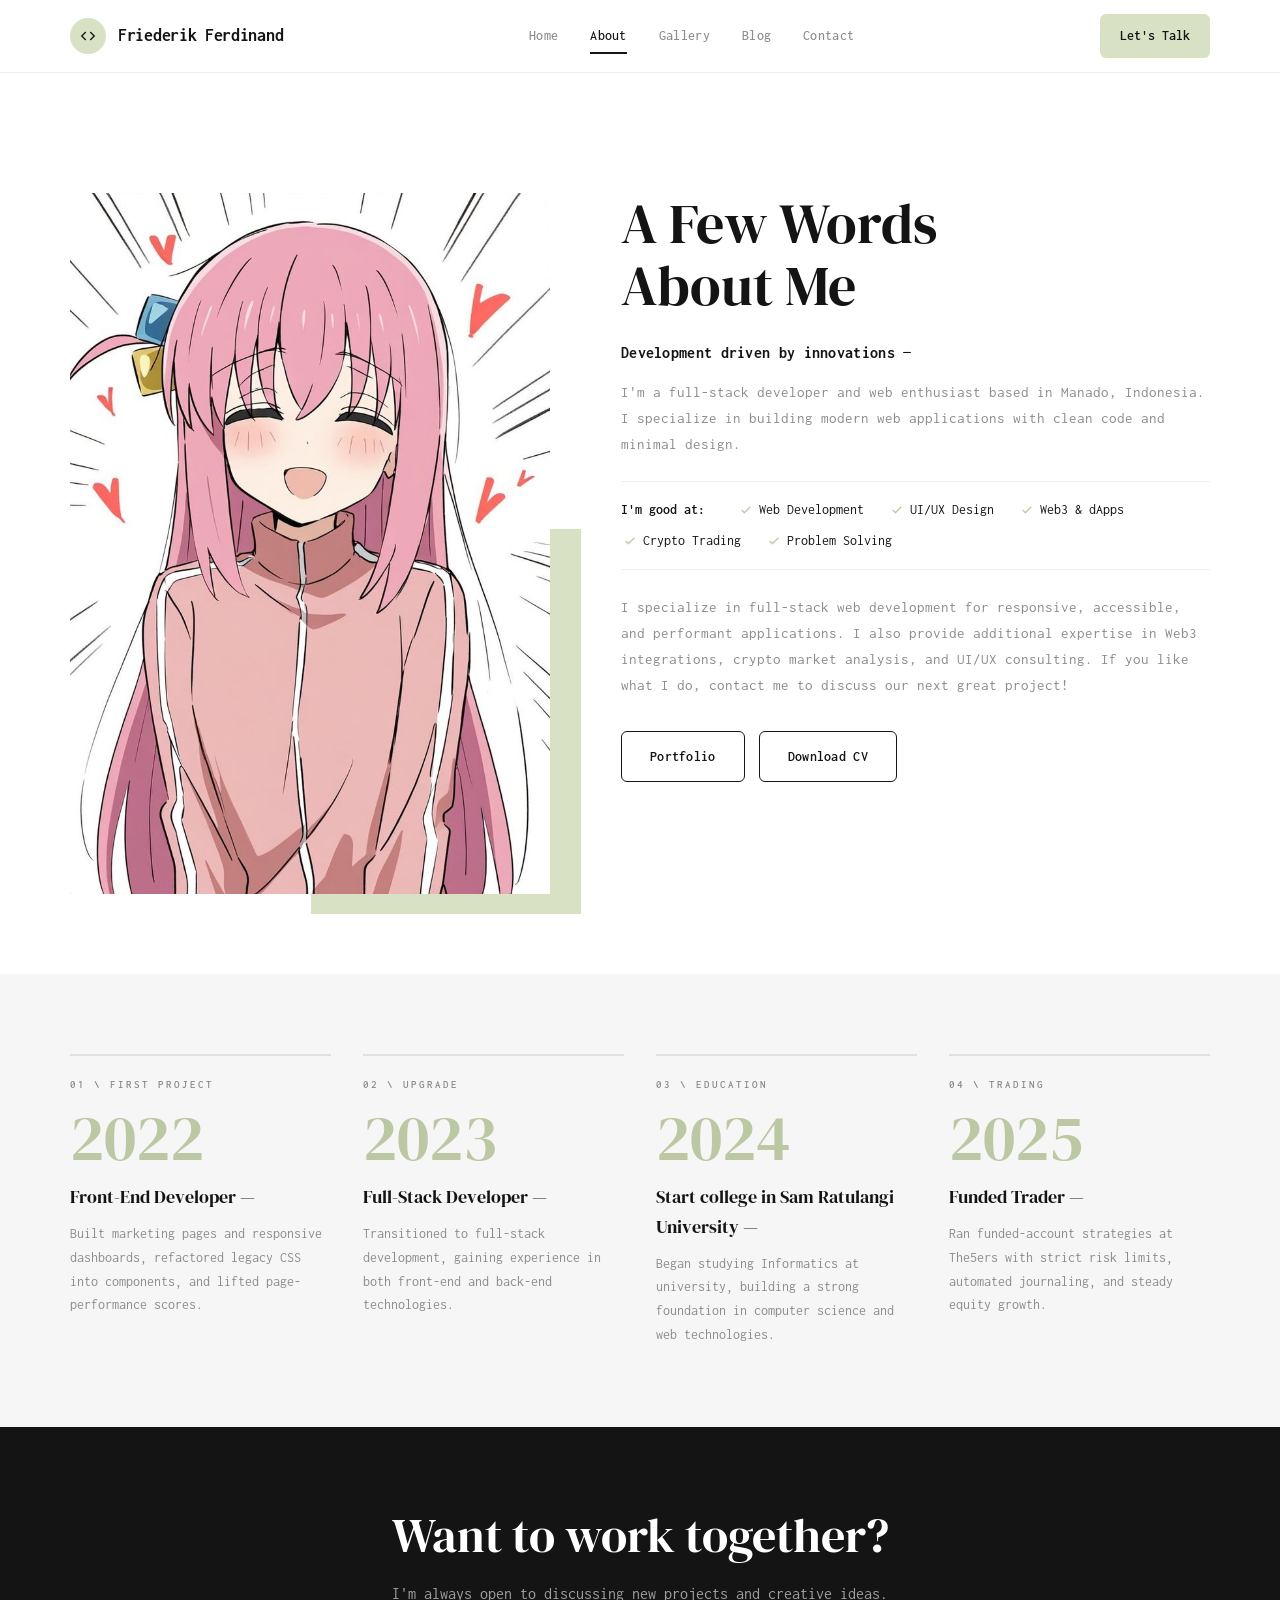
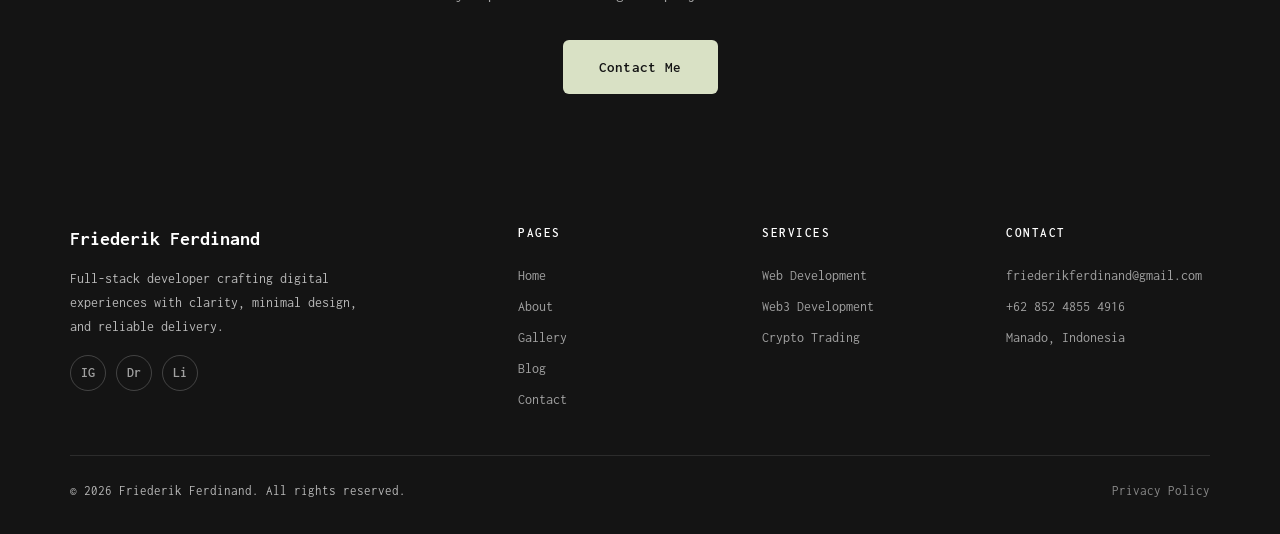
==== about.html @ 21c58048 "Upload" ====
<!DOCTYPE html>
<html lang="en">
<head>
  <meta charset="utf-8" />
  <meta name="viewport" content="width=device-width, initial-scale=1.0" />
  <title>About — Friederik Ferdinand</title>
  <link rel="preconnect" href="https://fonts.googleapis.com" />
  <link rel="preconnect" href="https://fonts.gstatic.com" crossorigin />
  <link href="https://fonts.googleapis.com/css2?family=DM+Serif+Display:ital@0;1&family=Inter:wght@300;400;500;600;700&family=Material+Symbols+Outlined:wght,FILL@400,0&display=swap" rel="stylesheet" />
  <link rel="stylesheet" href="css/style.css" />
</head>
<body>
  <div class="page">

    <!-- Header -->
    <header class="navbar" id="navbar">
      <div class="container bar">
        <a class="brand" href="index.html">
          <span class="logo-icon"><span class="material-symbols-outlined" style="font-size:18px">code</span></span>
          <span>Friederik Ferdinand</span>
        </a>
        <nav class="nav-links" id="nav-links">
          <a href="index.html">Home</a>
          <a href="about.html">About</a>
          <a href="gallery.html">Gallery</a>
          <a href="blog.html">Blog</a>
          <a href="contact.html">Contact</a>
        </nav>
        <div class="nav-right">
          <a class="nav-cta" href="contact.html">Let's Talk</a>
          <button class="nav-toggle" id="nav-toggle" aria-label="Menu">
            <span class="material-symbols-outlined">menu</span>
          </button>
        </div>
      </div>
    </header>

    <main>
      <!-- About Intro -->
      <section class="section about-section">
        <div class="container about-intro">
          <div class="about-img animate-item" data-animate>
            <img src="assets/img/Bocchi.jpg" alt="Portrait" />
            <div class="about-img-accent"></div>
          </div>
          <div class="about-text animate-item" data-animate>
            <h1 class="about-heading">A Few Words<br>About Me</h1>
            <p class="about-subtitle"><strong>Development driven by innovations</strong> —</p>
            <p class="about-lead">I'm a full-stack developer and web enthusiast based in Manado, Indonesia. I specialize in building modern web applications with clean code and minimal design.</p>

            <div class="about-skills">
              <span class="skill-label">I'm good at:</span>
              <span class="skill-item"><span class="material-symbols-outlined skill-check">check</span> Web Development</span>
              <span class="skill-item"><span class="material-symbols-outlined skill-check">check</span> UI/UX Design</span>
              <span class="skill-item"><span class="material-symbols-outlined skill-check">check</span> Web3 &amp; dApps</span>
              <span class="skill-item"><span class="material-symbols-outlined skill-check">check</span> Crypto Trading</span>
              <span class="skill-item"><span class="material-symbols-outlined skill-check">check</span> Problem Solving</span>
            </div>

            <p class="about-desc">I specialize in full-stack web development for responsive, accessible, and performant applications. I also provide additional expertise in Web3 integrations, crypto market analysis, and UI/UX consulting. If you like what I do, contact me to discuss our next great project!</p>

            <div class="about-actions">
              <a class="btn btn-outline" href="gallery.html">Portfolio</a>
              <a class="btn btn-outline" href="#">Download CV</a>
            </div>
          </div>
        </div>
      </section>

      <!-- Experience Timeline (horizontal) -->
      <section class="section section--smoke">
        <div class="container">
          <div class="htimeline">
            <div class="htimeline-item animate-item" data-animate>
              <p class="ht-label">01 \ First Project</p>
              <p class="ht-year">2022</p>
              <h3 class="ht-title">Front-End Developer —</h3>
              <p class="ht-desc">Built marketing pages and responsive dashboards, refactored legacy CSS into components, and lifted page-performance scores.</p>
            </div>
            <div class="htimeline-item animate-item" data-animate>
              <p class="ht-label">02 \ Upgrade</p>
              <p class="ht-year">2023</p>
              <h3 class="ht-title">Full-Stack Developer —</h3>
              <p class="ht-desc">Transitioned to full-stack development, gaining experience in both front-end and back-end technologies.</p>
            </div>
            <div class="htimeline-item animate-item" data-animate>
              <p class="ht-label">03 \ Education</p>
              <p class="ht-year">2024</p>
              <h3 class="ht-title">Start college in Sam Ratulangi University —</h3>
              <p class="ht-desc">Began studying Informatics at university, building a strong foundation in computer science and web technologies.</p>
            </div>
            <div class="htimeline-item animate-item" data-animate>
              <p class="ht-label">04 \ Trading</p>
              <p class="ht-year">2025</p>
              <h3 class="ht-title">Funded Trader —</h3>
              <p class="ht-desc">Ran funded-account strategies at The5ers with strict risk limits, automated journaling, and steady equity growth.</p>
            </div>
          </div>
        </div>
      </section>

      <!-- CTA -->
      <section class="cta-banner">
        <div class="container">
          <h2 class="section-title animate-item" data-animate>Want to work together?</h2>
          <p class="section-subtitle animate-item" data-animate>I'm always open to discussing new projects and creative ideas.</p>
          <a class="btn btn-sage animate-item" data-animate href="contact.html">Contact Me</a>
        </div>
      </section>
    </main>

    <!-- Footer -->
    <footer class="footer">
      <div class="container">
        <div class="footer-inner">
          <div>
            <div class="footer-brand">Friederik Ferdinand</div>
            <p class="footer-desc">Full-stack developer crafting digital experiences with clarity, minimal design, and reliable delivery.</p>
            <div class="footer-social">
              <a href="https://instagram.com" aria-label="Instagram">IG</a>
              <a href="https://dribbble.com" aria-label="Dribbble">Dr</a>
              <a href="https://linkedin.com" aria-label="LinkedIn">Li</a>
            </div>
          </div>
          <div class="footer-col">
            <h4>Pages</h4>
            <a href="index.html">Home</a>
            <a href="about.html">About</a>
            <a href="gallery.html">Gallery</a>
            <a href="blog.html">Blog</a>
            <a href="contact.html">Contact</a>
          </div>
          <div class="footer-col">
            <h4>Services</h4>
            <a href="#">Web Development</a>
            <a href="#">Web3 Development</a>
            <a href="#">Crypto Trading</a>
          </div>
          <div class="footer-col">
            <h4>Contact</h4>
            <a href="mailto:friederikferdinand@gmail.com">friederikferdinand@gmail.com</a>
            <a href="tel:+6285248554916">+62 852 4855 4916</a>
            <a href="#">Manado, Indonesia</a>
          </div>
        </div>
        <div class="footer-bottom">
          <span>&copy; 2026 Friederik Ferdinand. All rights reserved.</span>
          <a href="#">Privacy Policy</a>
        </div>
      </div>
    </footer>

  </div>
  <script src="js/script.js"></script>
</body>
</html>
---- css/style.css ----
@import url("https://fonts.googleapis.com/css2?family=DM+Serif+Display:ital@0;1&family=Inconsolata:wght@300;400;500;600;700&family=Inter:wght@300;400;500;600;700&display=swap");

/* ── Palette ── */
:root {
  --white: #ffffff;
  --smoke: #f6f6f6;
  --sage: #d9e1c5;
  --sage-dark: #bcc7a3;
  --gray: #8c8c8c;
  --onyx: #141414;
  --font-serif: "DM Serif Display", Georgia, serif;
  --font-sans: "Inconsolata", "Inter", monospace;
}

/* ── Reset ── */
*,
*::before,
*::after {
  box-sizing: border-box;
  margin: 0;
  padding: 0;
}

html {
  scroll-behavior: smooth;
}

body {
  font-family: var(--font-sans);
  background: var(--white);
  color: var(--onyx);
  line-height: 1.65;
  -webkit-font-smoothing: antialiased;
}

a {
  text-decoration: none;
  color: inherit;
  transition: color 0.2s;
}

img {
  display: block;
  max-width: 100%;
  height: auto;
}

ul, ol { list-style: none; }

button {
  font-family: inherit;
  cursor: pointer;
}

.page {
  min-height: 100vh;
  display: flex;
  flex-direction: column;
}

/* ── Container ── */
.container {
  width: min(1140px, 90vw);
  margin: 0 auto;
}

/* ── Section ── */
.section {
  padding: 80px 0;
}

.section--smoke {
  background: var(--smoke);
}

.section-label {
  display: inline-block;
  font-size: 11px;
  font-weight: 600;
  letter-spacing: 2.5px;
  text-transform: uppercase;
  color: var(--gray);
  margin-bottom: 16px;
}

.section-title {
  font-family: var(--font-serif);
  font-size: clamp(32px, 4vw, 48px);
  font-weight: 400;
  line-height: 1.2;
  color: var(--onyx);
  margin-bottom: 16px;
}

.section-subtitle {
  color: var(--gray);
  font-size: 16px;
  max-width: 560px;
  line-height: 1.7;
}

/* ── Header / Navbar ── */
.navbar {
  position: sticky;
  top: 0;
  z-index: 100;
  background: var(--white);
  border-bottom: 1px solid #eee;
  transition: box-shadow 0.3s;
}

.navbar.scrolled {
  box-shadow: 0 2px 20px rgba(0,0,0,0.06);
}

.navbar .bar {
  display: flex;
  align-items: center;
  justify-content: space-between;
  height: 72px;
}

.brand {
  display: flex;
  align-items: center;
  gap: 12px;
  font-weight: 700;
  font-size: 18px;
  letter-spacing: -0.3px;
  color: var(--onyx);
}

.brand .logo-icon {
  width: 36px;
  height: 36px;
  background: var(--sage);
  border-radius: 50%;
  display: grid;
  place-items: center;
  font-size: 16px;
  color: var(--onyx);
}

.nav-links {
  display: flex;
  align-items: center;
  gap: 32px;
}

.nav-links a {
  font-size: 14px;
  font-weight: 500;
  color: var(--gray);
  letter-spacing: 0.3px;
  padding: 4px 0;
  position: relative;
  transition: color 0.2s;
}

.nav-links a::after {
  content: "";
  position: absolute;
  bottom: -2px;
  left: 0;
  width: 0;
  height: 1.5px;
  background: var(--onyx);
  transition: width 0.25s ease;
}

.nav-links a:hover,
.nav-links a.active {
  color: var(--onyx);
}

.nav-links a:hover::after,
.nav-links a.active::after {
  width: 100%;
}

.nav-right {
  display: flex;
  align-items: center;
  gap: 16px;
}

.nav-cta {
  display: inline-flex;
  align-items: center;
  gap: 6px;
  font-size: 14px;
  font-weight: 600;
  color: var(--onyx);
  background: var(--sage);
  border: none;
  border-radius: 6px;
  padding: 10px 20px;
  transition: background 0.2s;
}

.nav-cta:hover {
  background: var(--sage-dark);
}

.nav-toggle {
  display: none;
  background: none;
  border: 1px solid #eee;
  border-radius: 8px;
  width: 42px;
  height: 42px;
  align-items: center;
  justify-content: center;
  color: var(--onyx);
  font-size: 22px;
}

/* ── Hero ── */
.hero {
  padding: 60px 0 80px;
}

.hero-inner {
  display: grid;
  grid-template-columns: 1fr 1fr;
  gap: 48px;
  align-items: center;
}

.hero-label {
  display: inline-block;
  font-size: 11px;
  font-weight: 600;
  letter-spacing: 2.5px;
  text-transform: uppercase;
  color: var(--gray);
  margin-bottom: 20px;
}

.hero-title {
  font-family: var(--font-serif);
  font-size: clamp(40px, 5.5vw, 72px);
  font-weight: 400;
  line-height: 1.08;
  color: var(--onyx);
  margin-bottom: 24px;
}

.hero-title em {
  font-style: italic;
}

.hero-desc {
  color: var(--gray);
  font-size: 16px;
  line-height: 1.75;
  max-width: 460px;
  margin-bottom: 32px;
}

.hero-actions {
  display: flex;
  gap: 16px;
  flex-wrap: wrap;
}

.hero-portrait {
  position: relative;
}

.hero-portrait .img-wrap {
  position: relative;
  border-radius: 16px;
  overflow: hidden;
  aspect-ratio: 4 / 5;
  background: var(--smoke);
}

.hero-portrait .img-wrap .img-bg {
  width: 100%;
  height: 100%;
  background-size: cover;
  background-position: center;
}

.hero-portrait .accent-block {
  position: absolute;
  bottom: -16px;
  left: -16px;
  width: 120px;
  height: 120px;
  background: var(--sage);
  border-radius: 12px;
  z-index: -1;
}

.hero-stats {
  display: flex;
  gap: 40px;
  margin-top: 40px;
  padding-top: 32px;
  border-top: 1px solid #eee;
}

.hero-stat .num {
  font-family: var(--font-serif);
  font-size: 36px;
  color: var(--onyx);
  line-height: 1;
}

.hero-stat .txt {
  font-size: 13px;
  color: var(--gray);
  margin-top: 4px;
}

/* ── Buttons ── */
.btn {
  display: inline-flex;
  align-items: center;
  justify-content: center;
  gap: 8px;
  font-family: var(--font-sans);
  font-size: 14px;
  font-weight: 600;
  letter-spacing: 0.3px;
  padding: 13px 28px;
  border-radius: 6px;
  border: none;
  cursor: pointer;
  transition: all 0.2s ease;
}

.btn-primary {
  background: var(--onyx);
  color: var(--white);
}

.btn-primary:hover {
  background: #2a2a2a;
}

.btn-outline {
  background: transparent;
  color: var(--onyx);
  border: 1.5px solid var(--onyx);
}

.btn-outline:hover {
  background: var(--onyx);
  color: var(--white);
}

.btn-sage {
  background: var(--sage);
  color: var(--onyx);
}

.btn-sage:hover {
  background: var(--sage-dark);
}

/* ── Service cards ── */
.services-grid {
  display: grid;
  grid-template-columns: repeat(3, 1fr);
  gap: 24px;
}

.service-card {
  background: var(--white);
  border: 1px solid #eee;
  border-radius: 12px;
  padding: 32px 28px;
  transition: border-color 0.25s, transform 0.25s;
}

.service-card:hover {
  border-color: var(--sage);
  transform: translateY(-4px);
}

.service-card .icon {
  width: 48px;
  height: 48px;
  background: var(--sage);
  border-radius: 10px;
  display: grid;
  place-items: center;
  margin-bottom: 20px;
  color: var(--onyx);
  font-size: 22px;
}

.service-card h3 {
  font-family: var(--font-serif);
  font-size: 22px;
  font-weight: 400;
  margin-bottom: 10px;
}

.service-card p {
  color: var(--gray);
  font-size: 14px;
  line-height: 1.7;
}

/* ── Project cards ── */
.projects-grid {
  display: grid;
  grid-template-columns: repeat(2, 1fr);
  gap: 28px;
}

.project-card {
  background: var(--white);
  border: 1px solid #eee;
  border-radius: 14px;
  overflow: hidden;
  transition: border-color 0.25s, transform 0.25s;
}

.project-card:hover {
  border-color: var(--sage);
  transform: translateY(-4px);
}

.project-thumb {
  position: relative;
  aspect-ratio: 16 / 10;
  overflow: hidden;
  background: var(--smoke);
}

.project-thumb .thumb-bg {
  width: 100%;
  height: 100%;
  background-size: cover;
  background-position: center;
  transition: transform 0.4s;
}

.project-card:hover .project-thumb .thumb-bg {
  transform: scale(1.04);
}

.project-body {
  padding: 24px 28px;
}

.project-tags {
  display: flex;
  gap: 8px;
  margin-bottom: 12px;
}

.project-tag {
  font-size: 11px;
  font-weight: 600;
  letter-spacing: 1px;
  text-transform: uppercase;
  color: var(--gray);
  background: var(--smoke);
  padding: 4px 10px;
  border-radius: 4px;
}

.project-body h3 {
  font-family: var(--font-serif);
  font-size: 22px;
  font-weight: 400;
  margin-bottom: 8px;
}

.project-body p {
  color: var(--gray);
  font-size: 14px;
  line-height: 1.7;
  margin-bottom: 16px;
}

.project-link {
  display: inline-flex;
  align-items: center;
  gap: 6px;
  font-size: 14px;
  font-weight: 600;
  color: var(--onyx);
  transition: gap 0.2s;
}

.project-link:hover {
  gap: 10px;
}

/* ── Testimonials ── */
.testimonials-grid {
  display: grid;
  grid-template-columns: repeat(2, 1fr);
  gap: 28px;
}

.testimonial-card {
  background: var(--white);
  border: 1px solid #eee;
  border-radius: 14px;
  padding: 32px;
}

.testimonial-card .stars {
  color: #e4b84e;
  font-size: 16px;
  margin-bottom: 16px;
  letter-spacing: 2px;
}

.testimonial-card blockquote {
  font-size: 15px;
  line-height: 1.75;
  color: #555;
  margin-bottom: 20px;
  font-style: italic;
}

.testimonial-author {
  display: flex;
  align-items: center;
  gap: 12px;
}

.testimonial-author .avatar {
  width: 44px;
  height: 44px;
  border-radius: 50%;
  background: var(--sage);
  display: grid;
  place-items: center;
  font-weight: 700;
  font-size: 16px;
  color: var(--onyx);
}

.testimonial-author .name {
  font-weight: 600;
  font-size: 15px;
}

.testimonial-author .role {
  font-size: 13px;
  color: var(--gray);
}

/* ── CTA Banner ── */
.cta-banner {
  padding: 80px 0;
  background: var(--onyx);
  color: var(--white);
  text-align: center;
}

.cta-banner .section-title {
  color: var(--white);
}

.cta-banner .section-subtitle {
  color: rgba(255,255,255,0.6);
  margin: 0 auto 32px;
}

.cta-banner .btn-sage {
  font-size: 15px;
  padding: 15px 36px;
}

/* ── About page ── */
.about-section {
  padding-top: 120px;
}

.about-intro {
  display: grid;
  grid-template-columns: 5fr 6fr;
  gap: 60px;
  align-items: start;
}

.about-img {
  position: relative;
}

.about-img img {
  display: block;
  width: 100%;
  max-width: 480px;
  border-radius: 0;
  position: relative;
  z-index: 1;
}

.about-img-accent {
  position: absolute;
  bottom: -20px;
  right: -20px;
  width: 55%;
  height: 55%;
  background: var(--sage);
  z-index: 0;
  border-radius: 0;
}

.about-heading {
  font-family: var(--font-serif);
  font-size: clamp(36px, 5vw, 56px);
  font-weight: 400;
  line-height: 1.1;
  margin-bottom: 24px;
}

.about-subtitle {
  font-size: 16px;
  margin-bottom: 12px;
  letter-spacing: 0.3px;
}

.about-lead {
  color: var(--gray);
  font-size: 15px;
  line-height: 1.75;
  margin-bottom: 24px;
}

.about-skills {
  display: flex;
  flex-wrap: wrap;
  gap: 8px 24px;
  align-items: center;
  margin-bottom: 24px;
  padding: 16px 0;
  border-top: 1px solid #eee;
  border-bottom: 1px solid #eee;
}

.skill-label {
  font-weight: 600;
  font-size: 14px;
  margin-right: 8px;
}

.skill-item {
  display: inline-flex;
  align-items: center;
  gap: 4px;
  font-size: 14px;
  color: var(--onyx);
}

.skill-check {
  font-size: 18px;
  color: var(--sage-dark);
}

.about-desc {
  color: var(--gray);
  font-size: 15px;
  line-height: 1.75;
  margin-bottom: 32px;
}

.about-actions {
  display: flex;
  gap: 14px;
  flex-wrap: wrap;
}

/* ── Horizontal Timeline ── */
.htimeline {
  display: grid;
  grid-template-columns: repeat(4, 1fr);
  gap: 32px;
}

.htimeline-item {
  border-top: 2px solid #e0e0e0;
  padding-top: 20px;
}

.ht-label {
  font-size: 11px;
  font-weight: 600;
  letter-spacing: 2px;
  text-transform: uppercase;
  color: var(--gray);
  margin-bottom: 12px;
}

.ht-year {
  font-family: var(--font-serif);
  font-size: clamp(40px, 5vw, 64px);
  font-weight: 400;
  color: var(--sage-dark);
  line-height: 1;
  margin-bottom: 12px;
}

.ht-title {
  font-family: var(--font-serif);
  font-size: 18px;
  font-weight: 400;
  margin-bottom: 10px;
}

.ht-desc {
  font-size: 14px;
  color: var(--gray);
  line-height: 1.7;
}

/* ── Blog page ── */
.blog-grid {
  display: grid;
  grid-template-columns: repeat(3, 1fr);
  gap: 28px;
}

.blog-card {
  background: var(--white);
  border: 1px solid #eee;
  border-radius: 14px;
  overflow: hidden;
  display: flex;
  flex-direction: column;
  transition: border-color 0.25s, transform 0.25s;
}

.blog-card:hover {
  border-color: var(--sage);
  transform: translateY(-4px);
}

.blog-card .thumb {
  aspect-ratio: 16 / 10;
  overflow: hidden;
  background: var(--smoke);
}

.blog-card .thumb .thumb-bg {
  width: 100%;
  height: 100%;
  background-size: cover;
  background-position: center;
  transition: transform 0.4s;
}

.blog-card:hover .thumb .thumb-bg {
  transform: scale(1.04);
}

.blog-card .body {
  padding: 22px 24px;
  flex: 1;
  display: flex;
  flex-direction: column;
}

.blog-card .meta {
  display: flex;
  align-items: center;
  gap: 10px;
  font-size: 12px;
  color: var(--gray);
  margin-bottom: 10px;
}

.blog-card .meta .dot {
  width: 4px;
  height: 4px;
  border-radius: 50%;
  background: #ccc;
}

.blog-card .tag {
  display: inline-block;
  font-size: 11px;
  font-weight: 600;
  letter-spacing: 1px;
  text-transform: uppercase;
  color: var(--onyx);
  background: var(--sage);
  padding: 3px 10px;
  border-radius: 4px;
  margin-bottom: 12px;
  width: fit-content;
}

.blog-card h3 {
  font-family: var(--font-serif);
  font-size: 20px;
  font-weight: 400;
  margin-bottom: 8px;
  line-height: 1.3;
}

.blog-card .desc {
  color: var(--gray);
  font-size: 14px;
  line-height: 1.7;
  margin-bottom: 16px;
}

.blog-card .read-more {
  margin-top: auto;
  display: inline-flex;
  align-items: center;
  gap: 6px;
  font-size: 14px;
  font-weight: 600;
  color: var(--onyx);
  transition: gap 0.2s;
}

.blog-card .read-more:hover {
  gap: 10px;
}

/* ── Search & Filters ── */
.filter-bar {
  display: flex;
  gap: 16px;
  flex-wrap: wrap;
  align-items: center;
  margin-bottom: 32px;
}

.search-wrap {
  position: relative;
  flex: 1;
  min-width: 240px;
}

.search-wrap .material-symbols-outlined {
  position: absolute;
  left: 14px;
  top: 50%;
  transform: translateY(-50%);
  color: var(--gray);
  font-size: 20px;
}

.search-wrap input {
  width: 100%;
  padding: 12px 16px 12px 44px;
  border: 1px solid #eee;
  border-radius: 8px;
  font-family: var(--font-sans);
  font-size: 14px;
  color: var(--onyx);
  background: var(--white);
  transition: border-color 0.2s;
}

.search-wrap input:focus {
  outline: none;
  border-color: var(--sage-dark);
}

.chip-row {
  display: flex;
  flex-wrap: wrap;
  gap: 8px;
}

.chip {
  font-family: var(--font-sans);
  font-size: 13px;
  font-weight: 500;
  padding: 8px 18px;
  border: 1px solid #eee;
  border-radius: 999px;
  background: var(--white);
  color: var(--gray);
  cursor: pointer;
  transition: all 0.2s;
}

.chip:hover {
  border-color: var(--sage);
  color: var(--onyx);
}

.chip.active {
  background: var(--sage);
  border-color: var(--sage);
  color: var(--onyx);
  font-weight: 600;
}

/* ── Gallery ── */
.gallery-grid {
  display: grid;
  grid-template-columns: repeat(auto-fill, minmax(280px, 1fr));
  gap: 20px;
}

.gallery-item {
  position: relative;
  border-radius: 12px;
  overflow: hidden;
  aspect-ratio: 4 / 3;
  background: var(--smoke);
  cursor: pointer;
  transition: transform 0.3s;
}

.gallery-item:hover {
  transform: translateY(-4px);
}

.gallery-item img {
  width: 100%;
  height: 100%;
  object-fit: cover;
  transition: transform 0.4s;
}

.gallery-item:hover img {
  transform: scale(1.05);
}

.gallery-caption {
  position: absolute;
  bottom: 0;
  left: 0;
  right: 0;
  padding: 16px;
  background: linear-gradient(transparent, rgba(0,0,0,0.6));
  color: var(--white);
  font-size: 14px;
  font-weight: 600;
}

/* ── Contact ── */
.contact-grid {
  display: grid;
  grid-template-columns: 1fr 1fr;
  gap: 48px;
  align-items: start;
}

.contact-info h2 {
  font-family: var(--font-serif);
  font-size: clamp(28px, 3.5vw, 40px);
  font-weight: 400;
  margin-bottom: 16px;
}

.contact-info .lead {
  color: var(--gray);
  font-size: 16px;
  line-height: 1.75;
  margin-bottom: 32px;
}

.contact-detail {
  display: flex;
  align-items: center;
  gap: 14px;
  padding: 16px 0;
  border-bottom: 1px solid #eee;
}

.contact-detail:first-of-type {
  border-top: 1px solid #eee;
}

.contact-detail .cd-icon {
  width: 42px;
  height: 42px;
  flex-shrink: 0;
  background: var(--sage);
  border-radius: 10px;
  display: grid;
  place-items: center;
  font-size: 20px;
  color: var(--onyx);
}

.contact-detail .cd-label {
  font-size: 12px;
  font-weight: 600;
  text-transform: uppercase;
  letter-spacing: 1px;
  color: var(--gray);
}

.contact-detail .cd-value {
  font-size: 15px;
  font-weight: 500;
  color: var(--onyx);
}

.contact-form {
  background: var(--smoke);
  border-radius: 14px;
  padding: 36px;
}

.form-grid {
  display: grid;
  gap: 18px;
}

.form-grid label {
  display: block;
  font-size: 13px;
  font-weight: 600;
  color: var(--onyx);
  margin-bottom: 6px;
}

.input {
  width: 100%;
  padding: 13px 16px;
  border: 1px solid #e0e0e0;
  border-radius: 8px;
  font-family: var(--font-sans);
  font-size: 14px;
  color: var(--onyx);
  background: var(--white);
  transition: border-color 0.2s;
}

.input:focus {
  outline: none;
  border-color: var(--sage-dark);
  box-shadow: 0 0 0 3px rgba(217,225,197,0.3);
}

textarea.input {
  resize: vertical;
  min-height: 100px;
}

.alert {
  margin-top: 12px;
  padding: 12px 16px;
  border-radius: 8px;
  font-weight: 600;
  font-size: 14px;
  display: none;
}

/* ── Footer ── */
.footer {
  margin-top: auto;
  background: var(--onyx);
  color: rgba(255,255,255,0.7);
  padding: 48px 0 32px;
}

.footer-inner {
  display: grid;
  grid-template-columns: 2fr 1fr 1fr 1fr;
  gap: 40px;
  margin-bottom: 40px;
}

.footer-brand {
  font-size: 20px;
  font-weight: 700;
  color: var(--white);
  margin-bottom: 12px;
}

.footer-desc {
  font-size: 14px;
  line-height: 1.7;
  max-width: 300px;
}

.footer-col h4 {
  font-size: 13px;
  font-weight: 600;
  color: var(--white);
  margin-bottom: 16px;
  text-transform: uppercase;
  letter-spacing: 1.5px;
}

.footer-col a {
  display: block;
  font-size: 14px;
  color: rgba(255,255,255,0.6);
  padding: 4px 0;
  transition: color 0.2s;
}

.footer-col a:hover {
  color: var(--sage);
}

.footer-social {
  display: flex;
  gap: 10px;
  margin-top: 16px;
}

.footer-social a {
  width: 36px;
  height: 36px;
  border-radius: 50%;
  border: 1px solid rgba(255,255,255,0.2);
  display: grid;
  place-items: center;
  font-size: 14px;
  font-weight: 600;
  color: rgba(255,255,255,0.6);
  transition: all 0.2s;
}

.footer-social a:hover {
  background: var(--sage);
  border-color: var(--sage);
  color: var(--onyx);
}

.footer-bottom {
  border-top: 1px solid rgba(255,255,255,0.1);
  padding-top: 24px;
  display: flex;
  justify-content: space-between;
  align-items: center;
  font-size: 13px;
}

.footer-bottom a {
  color: rgba(255,255,255,0.5);
}

.footer-bottom a:hover {
  color: var(--sage);
}

/* ── Page header banner ── */
.page-header {
  background: var(--smoke);
  padding: 48px 0;
  text-align: center;
}

.page-header h1 {
  font-family: var(--font-serif);
  font-size: clamp(32px, 4vw, 48px);
  font-weight: 400;
  margin-bottom: 8px;
}

.page-header p {
  color: var(--gray);
  font-size: 16px;
}

/* ── Animations ── */
.animate-item {
  opacity: 0;
  transform: translateY(24px);
  transition: opacity 0.6s ease, transform 0.6s ease;
}

.animate-item.is-visible {
  opacity: 1;
  transform: translateY(0);
}

.hidden {
  display: none !important;
}

/* ── Responsive ── */
@media (max-width: 960px) {
  .hero-inner { grid-template-columns: 1fr; gap: 40px; }
  .hero-portrait { max-width: 400px; }
  .services-grid { grid-template-columns: 1fr; }
  .projects-grid { grid-template-columns: 1fr; }
  .testimonials-grid { grid-template-columns: 1fr; }
  .about-intro { grid-template-columns: 1fr; gap: 40px; }
  .about-img { max-width: 400px; }
  .htimeline { grid-template-columns: 1fr 1fr; }
  .contact-grid { grid-template-columns: 1fr; }
  .blog-grid { grid-template-columns: 1fr; }
  .footer-inner { grid-template-columns: 1fr 1fr; gap: 32px; }

  .nav-links {
    position: fixed;
    top: 72px;
    left: 0;
    right: 0;
    background: var(--white);
    flex-direction: column;
    padding: 24px;
    gap: 16px;
    border-bottom: 1px solid #eee;
    box-shadow: 0 8px 24px rgba(0,0,0,0.08);
    display: none;
    z-index: 99;
  }

  .nav-links.open { display: flex; }
  .nav-cta { display: none; }
  .nav-toggle { display: inline-flex; }
}

@media (max-width: 720px) {
  .section { padding: 56px 0; }
  .hero { padding: 40px 0 56px; }
  .hero-stats { flex-wrap: wrap; gap: 24px; }
  .footer-inner { grid-template-columns: 1fr; gap: 28px; }
  .footer-bottom { flex-direction: column; gap: 8px; text-align: center; }

  .htimeline { grid-template-columns: 1fr; }

  .gallery-grid { grid-template-columns: 1fr 1fr; }
  .filter-bar { flex-direction: column; align-items: stretch; }
}

@media (max-width: 480px) {
  .gallery-grid { grid-template-columns: 1fr; }
}
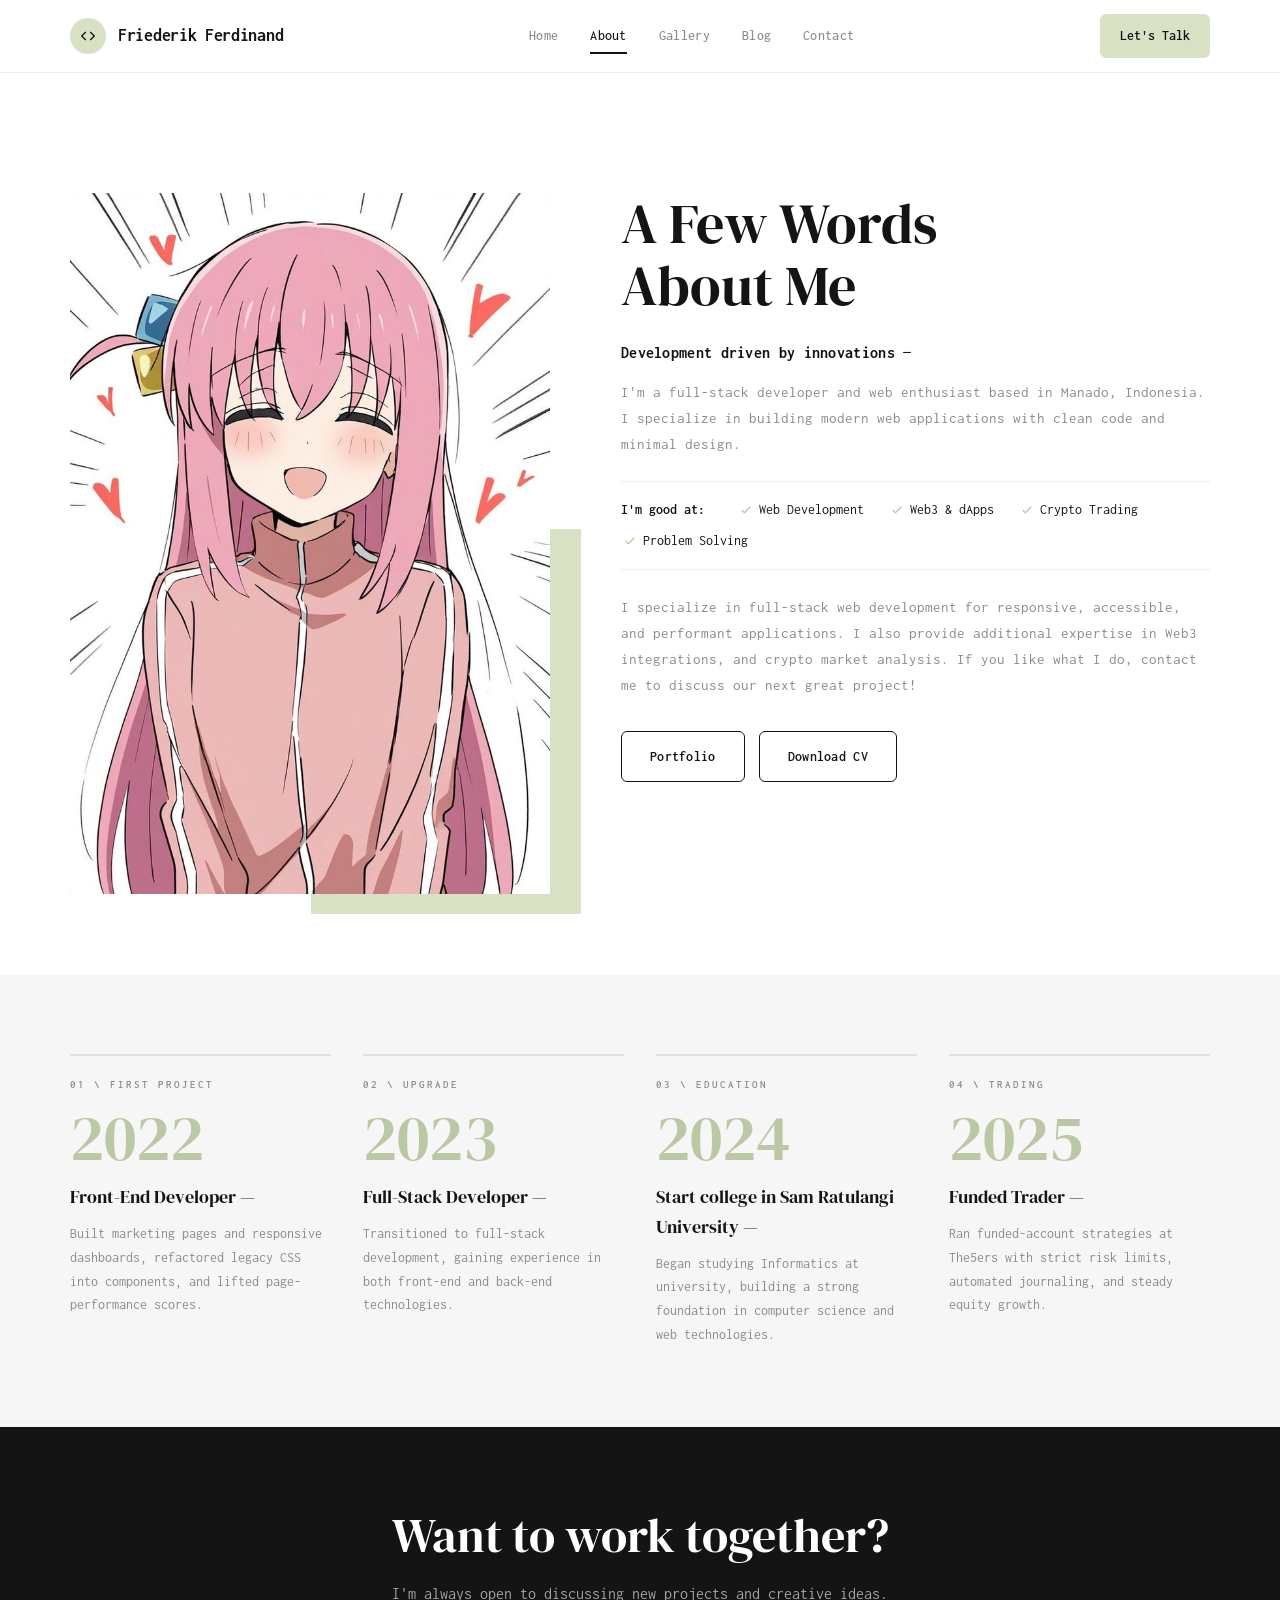
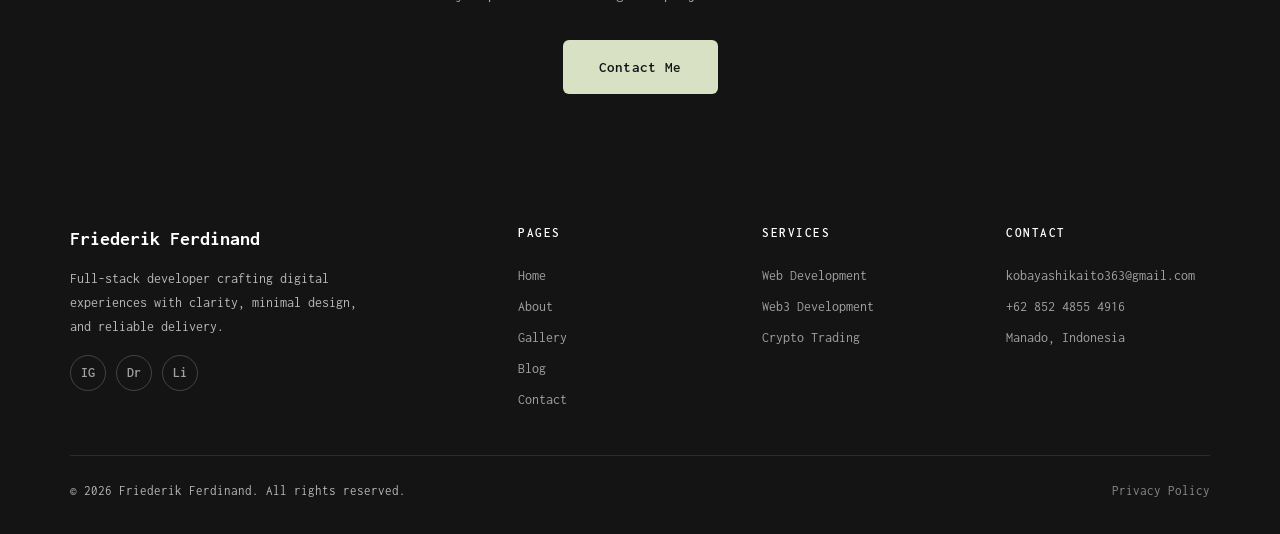
==== commit cadf5c37: "Update Features" ====
--- a/about.html
+++ b/about.html
@@ -51,13 +51,12 @@
             <div class="about-skills">
               <span class="skill-label">I'm good at:</span>
               <span class="skill-item"><span class="material-symbols-outlined skill-check">check</span> Web Development</span>
-              <span class="skill-item"><span class="material-symbols-outlined skill-check">check</span> UI/UX Design</span>
               <span class="skill-item"><span class="material-symbols-outlined skill-check">check</span> Web3 &amp; dApps</span>
               <span class="skill-item"><span class="material-symbols-outlined skill-check">check</span> Crypto Trading</span>
               <span class="skill-item"><span class="material-symbols-outlined skill-check">check</span> Problem Solving</span>
             </div>
 
-            <p class="about-desc">I specialize in full-stack web development for responsive, accessible, and performant applications. I also provide additional expertise in Web3 integrations, crypto market analysis, and UI/UX consulting. If you like what I do, contact me to discuss our next great project!</p>
+            <p class="about-desc">I specialize in full-stack web development for responsive, accessible, and performant applications. I also provide additional expertise in Web3 integrations, and crypto market analysis. If you like what I do, contact me to discuss our next great project!</p>
 
             <div class="about-actions">
               <a class="btn btn-outline" href="gallery.html">Portfolio</a>
@@ -138,7 +137,7 @@
           </div>
           <div class="footer-col">
             <h4>Contact</h4>
-            <a href="mailto:friederikferdinand@gmail.com">friederikferdinand@gmail.com</a>
+            <a href="mailto:kobayashikaito363@gmail.com">kobayashikaito363@gmail.com</a>
             <a href="tel:+6285248554916">+62 852 4855 4916</a>
             <a href="#">Manado, Indonesia</a>
           </div>
@@ -154,3 +153,4 @@
   <script src="js/script.js"></script>
 </body>
 </html>
+
--- a/css/style.css
+++ b/css/style.css
@@ -215,6 +215,53 @@
   font-size: 22px;
 }
 
+.nav-toggle .material-symbols-outlined {
+  display: block;
+  width: 18px;
+  height: 2px;
+  background: currentColor;
+  border-radius: 999px;
+  font-size: 0;
+  line-height: 0;
+  color: inherit;
+  position: relative;
+  transition: background-color 0.2s ease, transform 0.28s ease;
+}
+
+.nav-toggle .material-symbols-outlined::before,
+.nav-toggle .material-symbols-outlined::after {
+  content: "";
+  position: absolute;
+  left: 0;
+  width: 18px;
+  height: 2px;
+  background: currentColor;
+  border-radius: 999px;
+  transition: transform 0.28s ease, top 0.28s ease, opacity 0.2s ease;
+}
+
+.nav-toggle .material-symbols-outlined::before {
+  top: -6px;
+}
+
+.nav-toggle .material-symbols-outlined::after {
+  top: 6px;
+}
+
+.nav-toggle.is-active .material-symbols-outlined {
+  background-color: transparent;
+}
+
+.nav-toggle.is-active .material-symbols-outlined::before {
+  top: 0;
+  transform: rotate(45deg);
+}
+
+.nav-toggle.is-active .material-symbols-outlined::after {
+  top: 0;
+  transform: rotate(-45deg);
+}
+
 /* ── Hero ── */
 .hero {
   padding: 60px 0 80px;
@@ -939,6 +986,115 @@
   font-weight: 600;
 }
 
+body.modal-open {
+  overflow: hidden;
+}
+
+.gallery-modal {
+  position: fixed;
+  inset: 0;
+  z-index: 999;
+  display: grid;
+  place-items: center;
+  opacity: 0;
+  visibility: hidden;
+  pointer-events: none;
+  transition: opacity 0.28s ease;
+}
+
+.gallery-modal.is-visible {
+  visibility: visible;
+  pointer-events: auto;
+}
+
+.gallery-modal.open {
+  opacity: 1;
+}
+
+.gallery-modal__backdrop {
+  position: absolute;
+  inset: 0;
+  background: rgba(8, 8, 8, 0.72);
+  backdrop-filter: blur(2px);
+  opacity: 0;
+  transition: opacity 0.3s ease;
+}
+
+.gallery-modal__panel {
+  position: relative;
+  width: min(920px, 92vw);
+  max-height: 88vh;
+  background: var(--white);
+  border-radius: 14px;
+  overflow: hidden;
+  box-shadow: 0 20px 50px rgba(0, 0, 0, 0.35);
+  z-index: 1;
+  transform: translateY(18px) scale(0.965);
+  opacity: 0;
+  transition: transform 0.34s cubic-bezier(0.22, 1, 0.36, 1), opacity 0.3s ease;
+}
+
+.gallery-modal.open .gallery-modal__backdrop {
+  opacity: 1;
+}
+
+.gallery-modal.open .gallery-modal__panel {
+  transform: translateY(0) scale(1);
+  opacity: 1;
+}
+
+.gallery-modal__close {
+  position: absolute;
+  top: 12px;
+  right: 12px;
+  width: 36px;
+  height: 36px;
+  border: 1px solid #ddd;
+  border-radius: 999px;
+  background: rgba(255, 255, 255, 0.96);
+  color: var(--onyx);
+  font-size: 24px;
+  line-height: 1;
+  display: grid;
+  place-items: center;
+  z-index: 2;
+}
+
+.gallery-modal__image {
+  width: 100%;
+  max-height: min(65vh, 640px);
+  object-fit: cover;
+  background: var(--smoke);
+}
+
+.gallery-modal__meta {
+  padding: 18px 20px 22px;
+}
+
+.gallery-modal__category {
+  font-size: 12px;
+  text-transform: uppercase;
+  letter-spacing: 1.2px;
+  color: var(--gray);
+  margin-bottom: 8px;
+}
+
+.gallery-modal__title {
+  font-family: var(--font-serif);
+  font-size: clamp(24px, 3vw, 34px);
+  font-weight: 400;
+  line-height: 1.2;
+  color: var(--onyx);
+}
+
+.gallery-modal__description {
+  margin-top: 10px;
+  color: var(--gray);
+  font-size: 15px;
+  line-height: 1.7;
+  max-width: 72ch;
+}
+
 /* ── Contact ── */
 .contact-grid {
   display: grid;
@@ -1158,6 +1314,105 @@
 .page-header p {
   color: var(--gray);
   font-size: 16px;
+}
+
+/* ── Article page ── */
+.article-section {
+  padding-top: 48px;
+}
+
+.article-layout {
+  max-width: 860px;
+}
+
+.article-backlink {
+  display: inline-flex;
+  align-items: center;
+  gap: 8px;
+  margin-bottom: 24px;
+  color: var(--gray);
+  font-size: 14px;
+  font-weight: 600;
+  transition: gap 0.2s ease, color 0.2s ease;
+}
+
+.article-backlink:hover {
+  gap: 12px;
+  color: var(--onyx);
+}
+
+.article-hero {
+  margin-bottom: 24px;
+}
+
+.article-hero__image {
+  width: 100%;
+  aspect-ratio: 16 / 9;
+  border-radius: 18px;
+  background-color: var(--smoke);
+  background-size: cover;
+  background-position: center;
+}
+
+.article-meta-row {
+  display: flex;
+  flex-wrap: wrap;
+  justify-content: space-between;
+  gap: 16px;
+  align-items: center;
+  margin-bottom: 28px;
+  padding-bottom: 20px;
+  border-bottom: 1px solid #eee;
+}
+
+.article-tag {
+  display: inline-block;
+  font-size: 11px;
+  font-weight: 600;
+  letter-spacing: 1px;
+  text-transform: uppercase;
+  color: var(--onyx);
+  background: var(--sage);
+  padding: 5px 10px;
+  border-radius: 4px;
+}
+
+.article-meta {
+  display: flex;
+  align-items: center;
+  gap: 10px;
+  color: var(--gray);
+  font-size: 13px;
+}
+
+.article-meta .dot {
+  width: 4px;
+  height: 4px;
+  border-radius: 50%;
+  background: #ccc;
+}
+
+.article-content {
+  color: #3a3a3a;
+  font-size: 16px;
+  line-height: 1.85;
+}
+
+.article-content h2 {
+  font-family: var(--font-serif);
+  font-size: clamp(26px, 3vw, 34px);
+  font-weight: 400;
+  line-height: 1.2;
+  margin: 34px 0 12px;
+  color: var(--onyx);
+}
+
+.article-content p + p {
+  margin-top: 14px;
+}
+
+.article-empty-state {
+  text-align: center;
 }
 
 /* ── Animations ── */
@@ -1201,11 +1456,22 @@
     gap: 16px;
     border-bottom: 1px solid #eee;
     box-shadow: 0 8px 24px rgba(0,0,0,0.08);
-    display: none;
+    display: flex;
+    opacity: 0;
+    visibility: hidden;
+    pointer-events: none;
+    transform: translateY(-12px);
+    transition: opacity 0.24s ease, transform 0.24s ease, visibility 0.24s ease;
     z-index: 99;
   }
 
-  .nav-links.open { display: flex; }
+  .nav-links.open {
+    opacity: 1;
+    visibility: visible;
+    pointer-events: auto;
+    transform: translateY(0);
+  }
+
   .nav-cta { display: none; }
   .nav-toggle { display: inline-flex; }
 }
@@ -1221,6 +1487,7 @@
 
   .gallery-grid { grid-template-columns: 1fr 1fr; }
   .filter-bar { flex-direction: column; align-items: stretch; }
+  .article-meta-row { align-items: flex-start; }
 }
 
 @media (max-width: 480px) {
